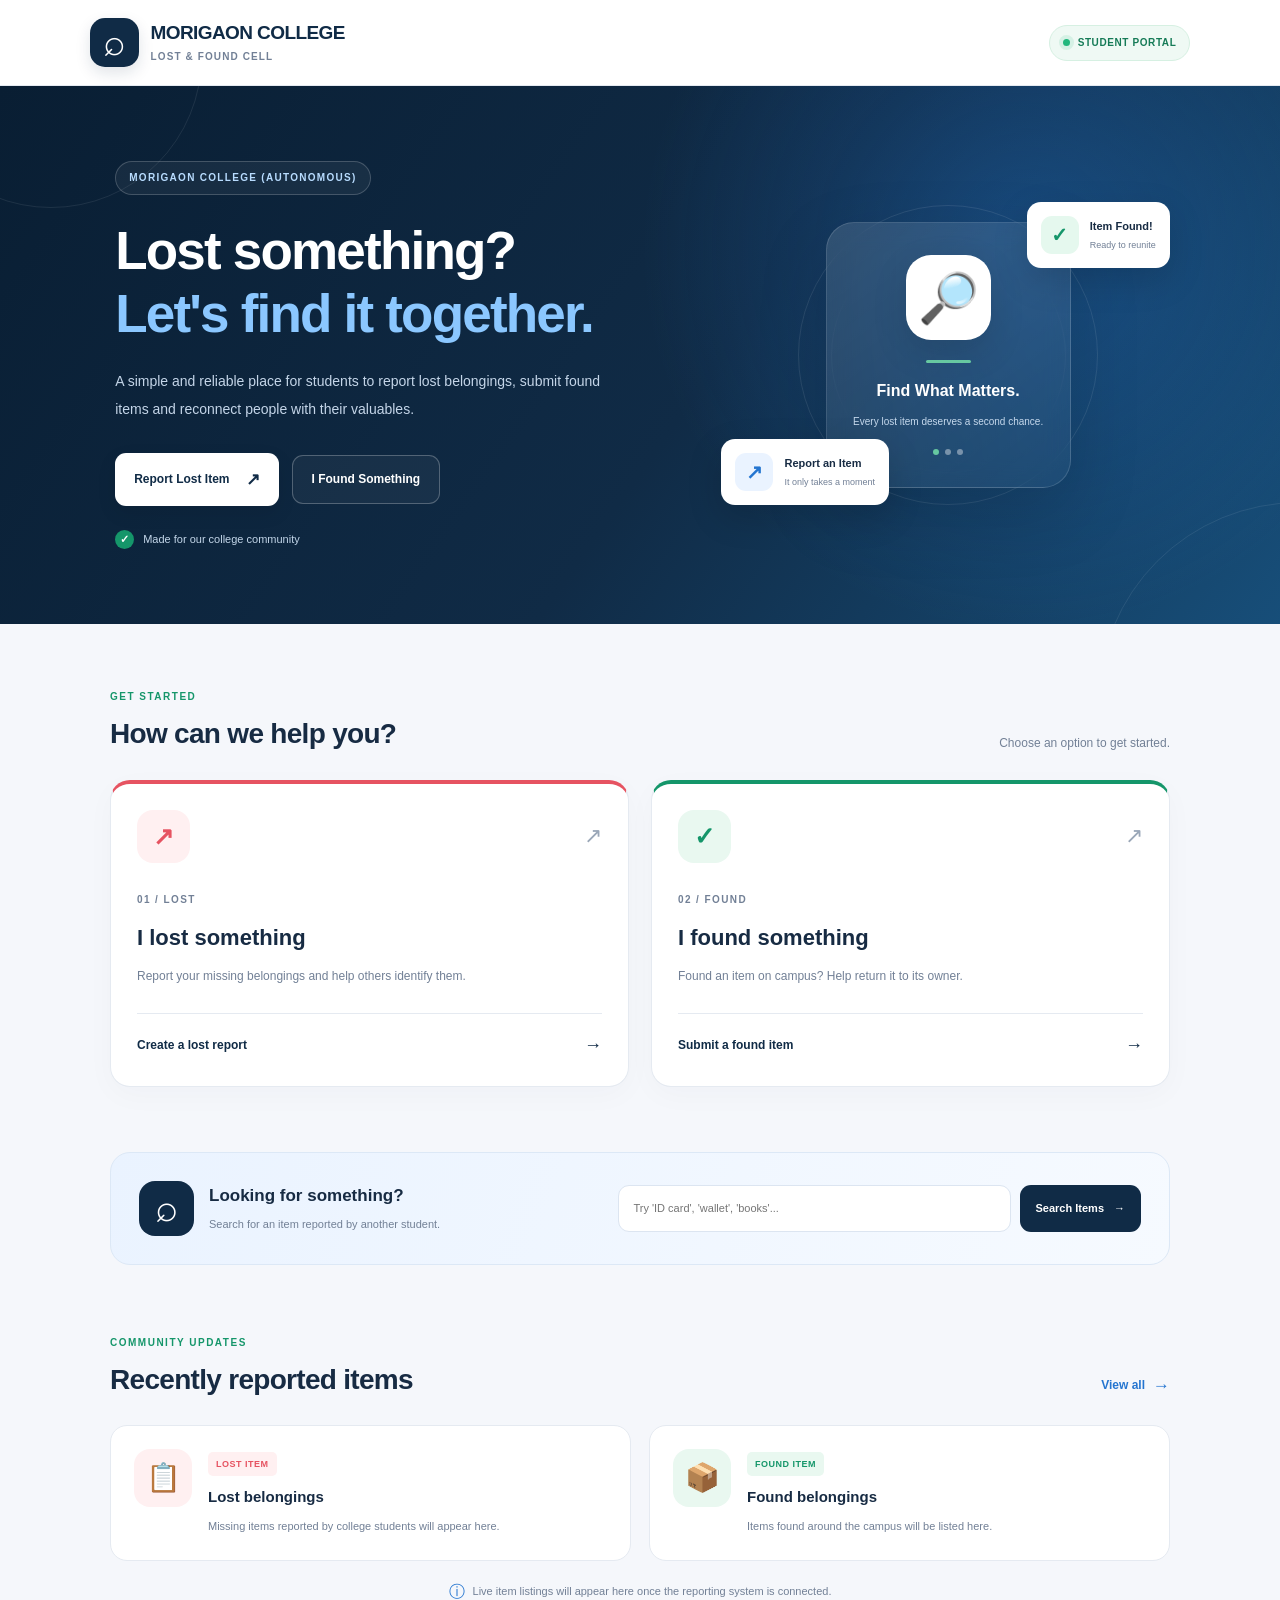
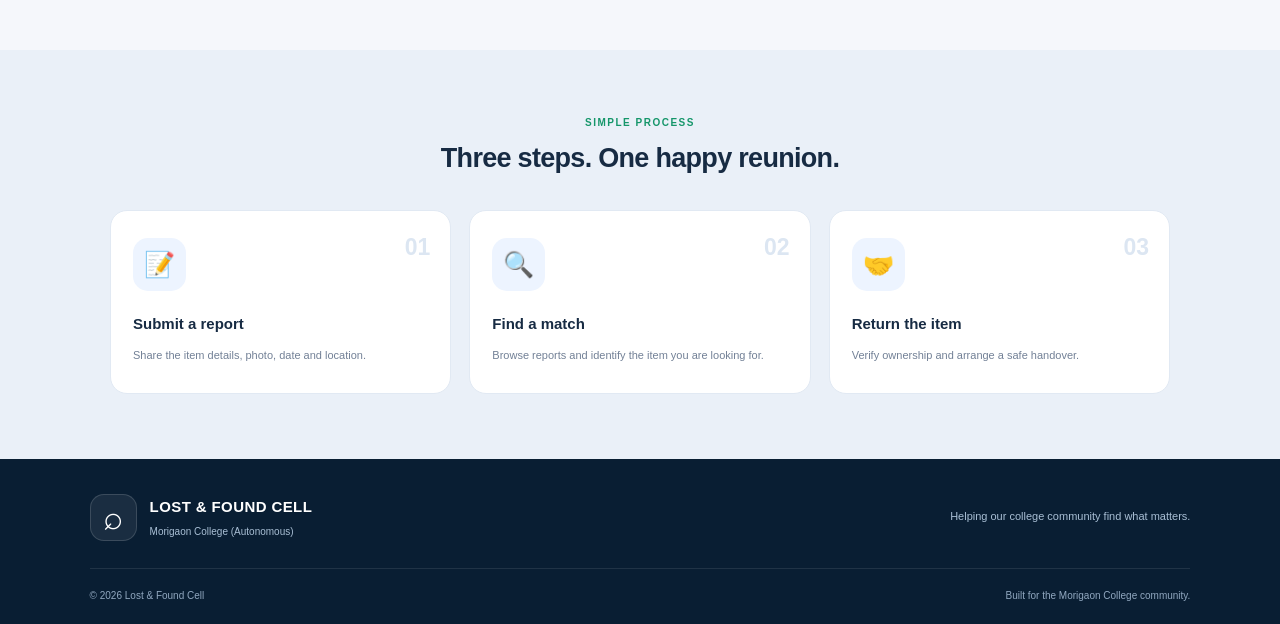
==== index.html @ 3d63ecc1 "Rename Index.html to index.html" ====
<!DOCTYPE html>
<html lang="en">

<head>
    <meta charset="UTF-8">
    <meta name="viewport" content="width=device-width, initial-scale=1.0">

    <meta name="theme-color" content="#102b46">

    <title>Lost & Found Cell | Morigaon College</title>

    <link rel="stylesheet" href="style.css">
</head>

<body>

    <!-- HEADER -->
    <header class="main-header">

        <a href="index.html" class="brand">

            <div class="brand-icon">⌕</div>

            <div class="brand-text">
                <h1>MORIGAON COLLEGE</h1>
                <p>LOST & FOUND CELL</p>
            </div>

        </a>

        <div class="header-badge">
            <span class="online-dot"></span>
            STUDENT PORTAL
        </div>

    </header>


    <!-- HERO SECTION -->
    <main>

        <section class="hero">

            <div class="hero-content">

                <span class="hero-label">
                    MORIGAON COLLEGE (AUTONOMOUS)
                </span>

                <h2>
                    Lost something?<br>
                    <span>Let's find it together.</span>
                </h2>

                <p>
                    A simple and reliable place for students
                    to report lost belongings, submit found
                    items and reconnect people with their
                    valuables.
                </p>

                <div class="hero-actions">

                    <a href="lost.html" class="primary-btn">
                        Report Lost Item <span>↗</span>
                    </a>

                    <a href="found.html" class="secondary-btn">
                        I Found Something
                    </a>

                </div>

                <div class="hero-note">
                    <span>✓</span>
                    Made for our college community
                </div>

            </div>

            <div class="hero-visual">

                <div class="visual-circle circle-one"></div>
                <div class="visual-circle circle-two"></div>

                <div class="floating-card card-top">

                    <div class="floating-icon green-icon">✓</div>

                    <div>
                        <strong>Item Found!</strong>
                        <p>Ready to reunite</p>
                    </div>

                </div>

                <div class="main-illustration">

                    <div class="illustration-icon">🔎</div>

                    <div class="illustration-line"></div>

                    <h3>Find What Matters.</h3>

                    <p>Every lost item deserves a second chance.</p>

                    <div class="illustration-dots">
                        <span></span>
                        <span></span>
                        <span></span>
                    </div>

                </div>

                <div class="floating-card card-bottom">

                    <div class="floating-icon blue-icon">↗</div>

                    <div>
                        <strong>Report an Item</strong>
                        <p>It only takes a moment</p>
                    </div>

                </div>

            </div>

        </section>


        <!-- QUICK ACTIONS -->
        <section class="quick-section">

            <div class="section-heading">

                <div>
                    <span class="section-label">GET STARTED</span>
                    <h2>How can we help you?</h2>
                </div>

                <p>
                    Choose an option to get started.
                </p>

            </div>


            <div class="action-grid">

                <!-- LOST ITEM -->
                <a href="lost.html" class="action-card lost-card">

                    <div class="action-top">
                        <div class="action-icon lost-icon">↗</div>
                        <span class="card-arrow">↗</span>
                    </div>

                    <span class="action-label">01 / LOST</span>

                    <h3>I lost something</h3>

                    <p>
                        Report your missing belongings
                        and help others identify them.
                    </p>

                    <div class="action-link">
                        Create a lost report <span>→</span>
                    </div>

                </a>


                <!-- FOUND ITEM -->
                <a href="found.html" class="action-card found-card">

                    <div class="action-top">
                        <div class="action-icon found-icon">✓</div>
                        <span class="card-arrow">↗</span>
                    </div>

                    <span class="action-label">02 / FOUND</span>

                    <h3>I found something</h3>

                    <p>
                        Found an item on campus?
                        Help return it to its owner.
                    </p>

                    <div class="action-link">
                        Submit a found item <span>→</span>
                    </div>

                </a>

            </div>

        </section>


        <!-- SEARCH SECTION -->
        <section class="search-section">

            <div class="search-content">

                <div class="search-icon">⌕</div>

                <div class="search-text">
                    <h2>Looking for something?</h2>
                    <p>
                        Search for an item reported by
                        another student.
                    </p>
                </div>

            </div>

            <form action="search.php" method="GET" class="search-form">

                <input
                    type="search"
                    name="q"
                    placeholder="Try 'ID card', 'wallet', 'books'..."
                    aria-label="Search for lost or found items"
                    required
                >

                <button type="submit">
                    Search Items <span>→</span>
                </button>

            </form>

        </section>


        <!-- RECENT ITEMS -->
        <section class="recent-section">

            <div class="section-heading">

                <div>
                    <span class="section-label">COMMUNITY UPDATES</span>
                    <h2>Recently reported items</h2>
                </div>

                <a href="search.php" class="view-all">
                    View all <span>→</span>
                </a>

            </div>


            <div class="recent-grid">

                <article class="recent-card">

                    <div class="recent-card-icon lost-bg">
                        📋
                    </div>

                    <div class="recent-card-content">

                        <span class="status-badge lost-status">
                            LOST ITEM
                        </span>

                        <h3>Lost belongings</h3>

                        <p>
                            Missing items reported by
                            college students will appear here.
                        </p>

                    </div>

                </article>


                <article class="recent-card">

                    <div class="recent-card-icon found-bg">
                        📦
                    </div>

                    <div class="recent-card-content">

                        <span class="status-badge found-status">
                            FOUND ITEM
                        </span>

                        <h3>Found belongings</h3>

                        <p>
                            Items found around the campus
                            will be listed here.
                        </p>

                    </div>

                </article>

            </div>

            <div class="empty-note">
                <span>ⓘ</span>
                Live item listings will appear here once
                the reporting system is connected.
            </div>

        </section>


        <!-- HOW IT WORKS -->
        <section class="steps-section">

            <div class="steps-heading">
                <span class="section-label">SIMPLE PROCESS</span>
                <h2>Three steps. One happy reunion.</h2>
            </div>


            <div class="steps-grid">

                <div class="step-card">

                    <span class="step-number">01</span>

                    <div class="step-icon">📝</div>

                    <h3>Submit a report</h3>

                    <p>
                        Share the item details, photo,
                        date and location.
                    </p>

                </div>


                <div class="step-card">

                    <span class="step-number">02</span>

                    <div class="step-icon">🔍</div>

                    <h3>Find a match</h3>

                    <p>
                        Browse reports and identify
                        the item you are looking for.
                    </p>

                </div>


                <div class="step-card">

                    <span class="step-number">03</span>

                    <div class="step-icon">🤝</div>

                    <h3>Return the item</h3>

                    <p>
                        Verify ownership and arrange
                        a safe handover.
                    </p>

                </div>

            </div>

        </section>

    </main>


    <!-- FOOTER -->
    <footer class="main-footer">

        <div class="footer-top">

            <div class="footer-brand">

                <div class="footer-logo">⌕</div>

                <div>
                    <h2>LOST & FOUND CELL</h2>
                    <p>Morigaon College (Autonomous)</p>
                </div>

            </div>

            <p class="footer-message">
                Helping our college community
                find what matters.
            </p>

        </div>


        <div class="footer-bottom">

            <p>© 2026 Lost & Found Cell</p>

            <p>Built for the Morigaon College community.</p>

        </div>

    </footer>

</body>

</html>
---- style.css ----
/* ========================================
   LOST AND FOUND CELL
   MORIGAON COLLEGE (AUTONOMOUS)
   PREMIUM HOME PAGE DESIGN
======================================== */

/* GLOBAL */

* {
    margin: 0;
    padding: 0;
    box-sizing: border-box;
}

:root {
    --navy: #102b46;
    --navy-dark: #091e33;
    --blue: #2475d0;
    --blue-light: #eaf3ff;
    --green: #15966a;
    --red: #e65361;
    --white: #ffffff;
    --background: #f5f7fb;
    --text: #172b43;
    --muted: #728096;
    --border: #e5eaf1;
}

html {
    scroll-behavior: smooth;
}

body {
    font-family: Arial, Helvetica, sans-serif;
    background: var(--background);
    color: var(--text);
    line-height: 1.6;
    overflow-x: hidden;
}

a {
    text-decoration: none;
    color: inherit;
}

button,
input {
    font: inherit;
}

button,
a {
    -webkit-tap-highlight-color: transparent;
}

/* ========================================
   HEADER
======================================== */

.main-header {
    width: 100%;
    min-height: 86px;
    padding: 16px 7%;
    display: flex;
    align-items: center;
    justify-content: space-between;
    gap: 18px;
    background: var(--white);
    border-bottom: 1px solid var(--border);
}

.brand {
    display: flex;
    align-items: center;
    gap: 12px;
}

.brand-icon {
    width: 49px;
    height: 49px;
    display: flex;
    align-items: center;
    justify-content: center;
    border-radius: 15px;
    background: var(--navy);
    color: var(--white);
    font-size: 38px;
    font-weight: 300;
    box-shadow: 0 6px 15px #102b4620;
}

.brand-text h1 {
    font-size: 19px;
    font-weight: 900;
    letter-spacing: -0.6px;
    line-height: 1.4;
    color: var(--navy);
}

.brand-text h1 span {
    color: var(--green);
}

.brand-text p {
    margin-top: 3px;
    font-size: 10px;
    font-weight: 700;
    letter-spacing: 1.1px;
    color: var(--muted);
}

.header-badge {
    display: flex;
    align-items: center;
    gap: 8px;
    padding: 9px 13px;
    background: #eff9f4;
    border: 1px solid #d6f0e2;
    border-radius: 30px;
    color: #167b57;
    font-size: 10px;
    font-weight: 800;
    letter-spacing: 0.6px;
    white-space: nowrap;
}

.online-dot {
    width: 7px;
    height: 7px;
    border-radius: 50%;
    background: #20b77c;
    box-shadow: 0 0 0 4px #20b77c20;
}

/* ========================================
   HERO SECTION
======================================== */

.hero {
    position: relative;
    display: grid;
    grid-template-columns: 1.15fr 0.85fr;
    align-items: center;
    gap: 30px;
    padding: 75px 9%;
    overflow: hidden;
    color: var(--white);
    background:
        radial-gradient(
            circle at 80% 30%,
            #2475d055,
            transparent 35%
        ),
        linear-gradient(
            125deg,
            #091e33 0%,
            #102b46 55%,
            #174e79 100%
        );
}

.hero::before {
    content: "";
    position: absolute;
    width: 300px;
    height: 300px;
    top: -180px;
    left: -100px;
    border: 1px solid #ffffff15;
    border-radius: 50%;
}

.hero::after {
    content: "";
    position: absolute;
    width: 400px;
    height: 400px;
    right: -220px;
    bottom: -280px;
    border: 1px solid #ffffff15;
    border-radius: 50%;
}

.hero-content {
    position: relative;
    z-index: 2;
    max-width: 570px;
}

.hero-label {
    display: inline-block;
    padding: 8px 13px;
    margin-bottom: 24px;
    border: 1px solid #ffffff30;
    border-radius: 30px;
    background: #ffffff0d;
    color: #b8dcff;
    font-size: 10px;
    font-weight: 800;
    letter-spacing: 1.3px;
}

.hero h2 {
    font-size: clamp(34px, 4.2vw, 53px);
    font-weight: 900;
    letter-spacing: -1.8px;
    line-height: 1.19;
}

.hero h2 span {
    color: #8bc7ff;
}

.hero-content > p {
    max-width: 490px;
    margin-top: 22px;
    color: #c4d5e8;
    font-size: 14px;
    line-height: 2;
}

.hero-actions {
    display: flex;
    align-items: center;
    flex-wrap: wrap;
    gap: 13px;
    margin-top: 30px;
}

.primary-btn,
.secondary-btn {
    display: inline-flex;
    align-items: center;
    justify-content: center;
    gap: 16px;
    min-height: 49px;
    padding: 13px 19px;
    border-radius: 11px;
    font-size: 12px;
    font-weight: 800;
    transition: 0.25s ease;
}

.primary-btn {
    background: #ffffff;
    color: var(--navy);
    box-shadow: 0 7px 20px #00000015;
}

.primary-btn span {
    font-size: 17px;
}

.primary-btn:hover {
    background: #dff0ff;
    transform: translateY(-3px);
}

.secondary-btn {
    border: 1px solid #ffffff40;
    background: #ffffff0b;
    color: var(--white);
}

.secondary-btn:hover {
    background: #ffffff15;
    transform: translateY(-3px);
}

.hero-note {
    display: flex;
    align-items: center;
    gap: 9px;
    margin-top: 24px;
    color: #c3d6e9;
    font-size: 11px;
}

.hero-note span {
    display: flex;
    align-items: center;
    justify-content: center;
    width: 19px;
    height: 19px;
    border-radius: 50%;
    background: #15966a;
    color: white;
    font-weight: 900;
}

/* ========================================
   HERO VISUAL
======================================== */

.hero-visual {
    position: relative;
    display: flex;
    align-items: center;
    justify-content: center;
    min-height: 330px;
}

.visual-circle {
    position: absolute;
    border: 1px solid #ffffff18;
    border-radius: 50%;
}

.circle-one {
    width: 300px;
    height: 300px;
}

.circle-two {
    width: 235px;
    height: 235px;
}

.main-illustration {
    position: relative;
    z-index: 1;
    width: 245px;
    padding: 32px 20px;
    text-align: center;
    border: 1px solid #ffffff25;
    border-radius: 28px;
    background: linear-gradient(
        145deg,
        #ffffff20,
        #ffffff08
    );
    box-shadow: 0 25px 70px #00000025;
    backdrop-filter: blur(12px);
}

.illustration-icon {
    display: flex;
    align-items: center;
    justify-content: center;
    width: 85px;
    height: 85px;
    margin: 0 auto 20px;
    border-radius: 25px;
    background: #ffffff;
    color: var(--navy);
    font-size: 49px;
    box-shadow: 0 12px 35px #00000020;
}

.illustration-line {
    width: 45px;
    height: 3px;
    margin: 0 auto 15px;
    border-radius: 5px;
    background: #67c8a1;
}

.main-illustration h3 {
    font-size: 16px;
    font-weight: 800;
}

.main-illustration p {
    margin-top: 9px;
    color: #c6d9ed;
    font-size: 10px;
    line-height: 1.8;
}

.illustration-dots {
    display: flex;
    justify-content: center;
    gap: 6px;
    margin-top: 18px;
}

.illustration-dots span {
    width: 6px;
    height: 6px;
    border-radius: 50%;
    background: #ffffff65;
}

.illustration-dots span:first-child {
    background: #67c8a1;
}

.floating-card {
    position: absolute;
    z-index: 3;
    display: flex;
    align-items: center;
    gap: 11px;
    padding: 13px;
    border: 1px solid #ffffff35;
    border-radius: 14px;
    background: #ffffff;
    color: var(--text);
    box-shadow: 0 12px 35px #00000025;
}

.card-top {
    top: 12px;
    right: -5px;
}

.card-bottom {
    bottom: 15px;
    left: -10px;
}

.floating-icon {
    display: flex;
    align-items: center;
    justify-content: center;
    width: 38px;
    height: 38px;
    flex-shrink: 0;
    border-radius: 11px;
    font-size: 20px;
    font-weight: 900;
}

.green-icon {
    background: #e5f8ee;
    color: var(--green);
}

.blue-icon {
    background: #eaf3ff;
    color: var(--blue);
}

.floating-card strong {
    display: block;
    font-size: 11px;
}

.floating-card p {
    margin-top: 3px;
    color: var(--muted);
    font-size: 9px;
}

/* ========================================
   COMMON SECTION
======================================== */

.quick-section,
.recent-section,
.steps-section {
    max-width: 1120px;
    margin: 0 auto;
    padding: 65px 30px;
}

.section-heading {
    display: flex;
    align-items: flex-end;
    justify-content: space-between;
    gap: 20px;
    margin-bottom: 26px;
}

.section-label {
    display: block;
    margin-bottom: 9px;
    color: var(--green);
    font-size: 10px;
    font-weight: 900;
    letter-spacing: 1.5px;
}

.section-heading h2,
.steps-heading h2 {
    font-size: 28px;
    font-weight: 900;
    letter-spacing: -0.7px;
    line-height: 1.4;
}

.section-heading > p {
    color: var(--muted);
    font-size: 12px;
}

/* ========================================
   ACTION CARDS
======================================== */

.action-grid {
    display: grid;
    grid-template-columns: repeat(2, minmax(0, 1fr));
    gap: 22px;
}

.action-card {
    display: block;
    padding: 26px;
    border: 1px solid var(--border);
    border-radius: 20px;
    background: var(--white);
    box-shadow: 0 8px 30px #102b4607;
    transition:
        transform 0.25s ease,
        box-shadow 0.25s ease;
}

.action-card:hover {
    transform: translateY(-5px);
    box-shadow: 0 18px 40px #102b4610;
}

.lost-card {
    border-top: 4px solid var(--red);
}

.found-card {
    border-top: 4px solid var(--green);
}

.action-top {
    display: flex;
    align-items: center;
    justify-content: space-between;
    margin-bottom: 22px;
}

.action-icon {
    display: flex;
    align-items: center;
    justify-content: center;
    width: 53px;
    height: 53px;
    border-radius: 16px;
    font-size: 25px;
    font-weight: 900;
}

.lost-icon {
    background: #fff0f1;
    color: var(--red);
}

.found-icon {
    background: #e9f8f0;
    color: var(--green);
}

.card-arrow {
    color: #9aa7b8;
    font-size: 22px;
    transition: 0.25s ease;
}

.action-card:hover .card-arrow {
    transform: translate(3px, -3px);
    color: var(--blue);
}

.action-label {
    color: var(--muted);
    font-size: 10px;
    font-weight: 900;
    letter-spacing: 1.4px;
}

.action-card h3 {
    margin-top: 10px;
    font-size: 22px;
    font-weight: 900;
}

.action-card > p {
    max-width: 350px;
    margin-top: 10px;
    color: var(--muted);
    font-size: 12px;
    line-height: 1.9;
}

.action-link {
    display: flex;
    align-items: center;
    justify-content: space-between;
    gap: 10px;
    margin-top: 25px;
    padding-top: 17px;
    border-top: 1px solid var(--border);
    color: var(--navy);
    font-size: 12px;
    font-weight: 800;
}

.action-link span {
    font-size: 18px;
}

/* ========================================
   SEARCH SECTION
======================================== */

.search-section {
    display: flex;
    align-items: center;
    justify-content: space-between;
    gap: 25px;
    max-width: 1060px;
    margin: 0 auto;
    padding: 28px;
    border: 1px solid #dce8f6;
    border-radius: 20px;
    background: linear-gradient(
        110deg,
        #eaf3ff,
        #f6faff
    );
}

.search-content {
    display: flex;
    align-items: center;
    gap: 15px;
    flex: 1;
}

.search-icon {
    display: flex;
    align-items: center;
    justify-content: center;
    width: 55px;
    height: 55px;
    flex-shrink: 0;
    border-radius: 16px;
    background: var(--navy);
    color: white;
    font-size: 39px;
}

.search-text h2 {
    font-size: 17px;
    font-weight: 900;
}

.search-text p {
    margin-top: 5px;
    color: var(--muted);
    font-size: 11px;
    line-height: 1.8;
}

.search-form {
    display: flex;
    align-items: stretch;
    gap: 9px;
    flex: 1.15;
    min-width: 0;
}

.search-form input {
    width: 100%;
    min-width: 0;
    padding: 14px;
    outline: none;
    border: 1px solid #dce5f1;
    border-radius: 11px;
    background: white;
    color: var(--text);
    font-size: 11px;
    transition: 0.2s ease;
}

.search-form input:focus {
    border-color: var(--blue);
    box-shadow: 0 0 0 3px #2475d015;
}

.search-form button {
    display: flex;
    align-items: center;
    justify-content: center;
    gap: 10px;
    flex-shrink: 0;
    padding: 13px 16px;
    border: none;
    border-radius: 11px;
    background: var(--navy);
    color: white;
    font-size: 11px;
    font-weight: 800;
    cursor: pointer;
    transition: 0.2s ease;
}

.search-form button:hover {
    background: var(--blue);
}

/* ========================================
   RECENT ITEMS
======================================== */

.recent-section {
    padding-top: 70px;
    padding-bottom: 45px;
}

.view-all {
    display: flex;
    align-items: center;
    gap: 8px;
    color: var(--blue);
    font-size: 12px;
    font-weight: 800;
    white-space: nowrap;
}

.view-all span {
    font-size: 17px;
}

.recent-grid {
    display: grid;
    grid-template-columns: repeat(2, minmax(0, 1fr));
    gap: 18px;
}

.recent-card {
    display: flex;
    align-items: flex-start;
    gap: 16px;
    padding: 23px;
    border: 1px solid var(--border);
    border-radius: 17px;
    background: white;
    transition: 0.2s ease;
}

.recent-card:hover {
    border-color: #c8d9ed;
    transform: translateY(-3px);
}

.recent-card-icon {
    display: flex;
    align-items: center;
    justify-content: center;
    width: 58px;
    height: 58px;
    flex-shrink: 0;
    border-radius: 16px;
    font-size: 28px;
}

.lost-bg {
    background: #fff0f1;
}

.found-bg {
    background: #e9f8f0;
}

.status-badge {
    display: inline-block;
    padding: 5px 8px;
    border-radius: 5px;
    font-size: 9px;
    font-weight: 900;
    letter-spacing: 0.5px;
}

.lost-status {
    background: #fff0f1;
    color: var(--red);
}

.found-status {
    background: #e9f8f0;
    color: var(--green);
}

.recent-card-content h3 {
    margin-top: 9px;
    font-size: 15px;
    font-weight: 900;
}

.recent-card-content p {
    margin-top: 7px;
    color: var(--muted);
    font-size: 11px;
    line-height: 1.9;
}

.empty-note {
    display: flex;
    align-items: center;
    justify-content: center;
    gap: 8px;
    margin-top: 18px;
    color: var(--muted);
    font-size: 11px;
    text-align: center;
}

.empty-note span {
    color: var(--blue);
    font-size: 16px;
}

/* ========================================
   HOW IT WORKS
======================================== */

.steps-section {
    max-width: 100%;
    padding: 65px max(30px, calc((100% - 1060px) / 2));
    background: #eaf0f8;
}

.steps-heading {
    margin-bottom: 32px;
    text-align: center;
}

.steps-heading h2 {
    font-size: 27px;
}

.steps-grid {
    display: grid;
    grid-template-columns: repeat(3, minmax(0, 1fr));
    gap: 18px;
}

.step-card {
    position: relative;
    padding: 27px 22px;
    border: 1px solid #e1e9f3;
    border-radius: 17px;
    background: white;
    transition: 0.25s ease;
}

.step-card:hover {
    transform: translateY(-5px);
    box-shadow: 0 12px 30px #102b4610;
}

.step-number {
    position: absolute;
    top: 18px;
    right: 20px;
    color: #dce6f2;
    font-size: 23px;
    font-weight: 900;
}

.step-icon {
    display: flex;
    align-items: center;
    justify-content: center;
    width: 53px;
    height: 53px;
    margin-bottom: 21px;
    border-radius: 15px;
    background: #edf4ff;
    font-size: 25px;
}

.step-card h3 {
    font-size: 15px;
    font-weight: 900;
}

.step-card p {
    margin-top: 9px;
    color: var(--muted);
    font-size: 11px;
    line-height: 1.9;
}

/* ========================================
   FOOTER
======================================== */

.main-footer {
    padding: 35px 7% 20px;
    background: var(--navy-dark);
    color: white;
}

.footer-top {
    display: flex;
    align-items: center;
    justify-content: space-between;
    gap: 25px;
    padding-bottom: 27px;
}

.footer-brand {
    display: flex;
    align-items: center;
    gap: 13px;
}

.footer-logo {
    display: flex;
    align-items: center;
    justify-content: center;
    width: 47px;
    height: 47px;
    border-radius: 14px;
    background: #ffffff12;
    border: 1px solid #ffffff25;
    font-size: 34px;
}

.footer-brand h2 {
    font-size: 15px;
    font-weight: 900;
    letter-spacing: 0.4px;
}

.footer-brand p {
    margin-top: 5px;
    color: #a9bfd5;
    font-size: 10px;
}

.footer-message {
    color: #a9bfd5;
    font-size: 11px;
}

.footer-bottom {
    display: flex;
    align-items: center;
    justify-content: space-between;
    gap: 15px;
    padding-top: 19px;
    border-top: 1px solid #ffffff18;
}

.footer-bottom p {
    color: #91a8c0;
    font-size: 10px;
}

/* ========================================
   TABLET RESPONSIVE
======================================== */

@media (max-width: 900px) {

    .main-header {
        padding: 16px 5%;
    }

    .hero {
        padding: 60px 5%;
        gap: 18px;
    }

    .hero h2 {
        font-size: 39px;
    }

    .hero-visual {
        transform: scale(0.9);
    }

    .quick-section,
    .recent-section {
        padding-right: 5%;
        padding-left: 5%;
    }

    .search-section {
        margin-right: 5%;
        margin-left: 5%;
    }

    .search-section {
        flex-direction: column;
        align-items: stretch;
    }

    .steps-section {
        padding: 55px 5%;
    }
}

/* ========================================
   MOBILE RESPONSIVE
======================================== */

@media (max-width: 600px) {

    .main-header {
        min-height: 75px;
        padding: 13px 16px;
        gap: 8px;
    }

    .brand {
        gap: 9px;
    }

    .brand-icon {
        width: 42px;
        height: 42px;
        border-radius: 12px;
        font-size: 32px;
    }

    .brand-text h1 {
        font-size: 16px;
    }

    .brand-text p {
        font-size: 8px;
        letter-spacing: 0.7px;
    }

    .header-badge {
        gap: 6px;
        padding: 7px 8px;
        font-size: 8px;
        letter-spacing: 0;
    }

    .online-dot {
        width: 6px;
        height: 6px;
    }

    .hero {
        grid-template-columns: 1fr;
        padding: 47px 22px 35px;
        gap: 10px;
    }

    .hero-content {
        max-width: 100%;
    }

    .hero-label {
        margin-bottom: 18px;
        font-size: 9px;
        letter-spacing: 0.8px;
    }

    .hero h2 {
        font-size: clamp(31px, 8vw, 42px);
        letter-spacing: -1.2px;
    }

    .hero-content > p {
        margin-top: 16px;
        font-size: 12px;
        line-height: 1.9;
    }

    .hero-actions {
        align-items: stretch;
        gap: 10px;
        margin-top: 23px;
    }

    .primary-btn,
    .secondary-btn {
        min-height: 46px;
        padding: 12px;
        gap: 8px;
        font-size: 10px;
    }

    .hero-note {
        margin-top: 18px;
        font-size: 10px;
    }

    .hero-visual {
        min-height: 290px;
        margin-top: 5px;
        transform: none;
    }

    .circle-one {
        width: 260px;
        height: 260px;
    }

    .circle-two {
        width: 200px;
        height: 200px;
    }

    .main-illustration {
        width: 220px;
        padding: 25px 16px;
        border-radius: 23px;
    }

    .illustration-icon {
        width: 72px;
        height: 72px;
        font-size: 41px;
    }

    .card-top {
        top: 5px;
        right: 0;
    }

    .card-bottom {
        bottom: 4px;
        left: 0;
    }

    .floating-card {
        gap: 8px;
        padding: 10px;
        border-radius: 12px;
    }

    .floating-icon {
        width: 32px;
        height: 32px;
        font-size: 17px;
    }

    .floating-card strong {
        font-size: 9px;
    }

    .floating-card p {
        font-size: 8px;
    }

    .quick-section,
    .recent-section {
        padding: 43px 17px;
    }

    .section-heading {
        align-items: flex-start;
        flex-direction: column;
        gap: 8px;
        margin-bottom: 20px;
    }

    .section-heading h2,
    .steps-heading h2 {
        font-size: 23px;
    }

    .section-heading > p {
        font-size: 11px;
    }

    .action-grid {
        grid-template-columns: 1fr;
        gap: 15px;
    }

    .action-card {
        padding: 21px;
        border-radius: 16px;
    }

    .action-top {
        margin-bottom: 17px;
  }}
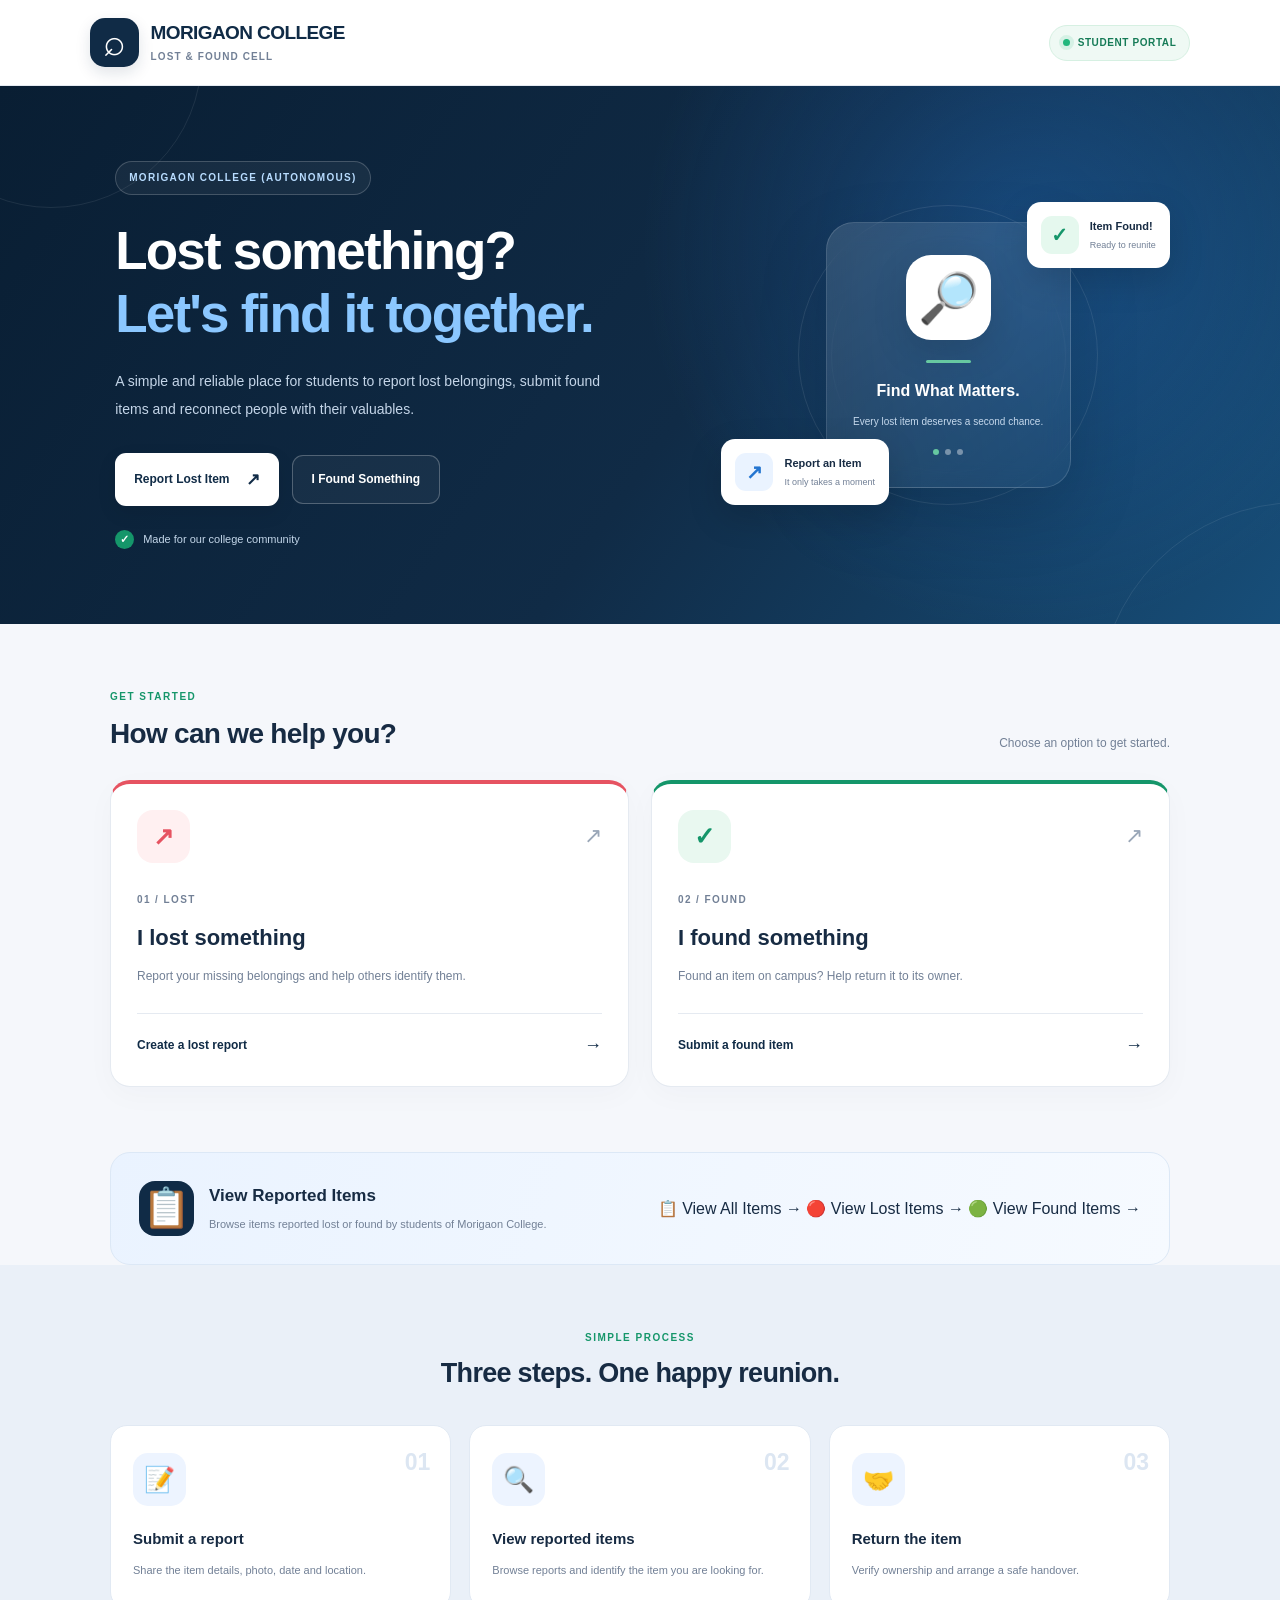
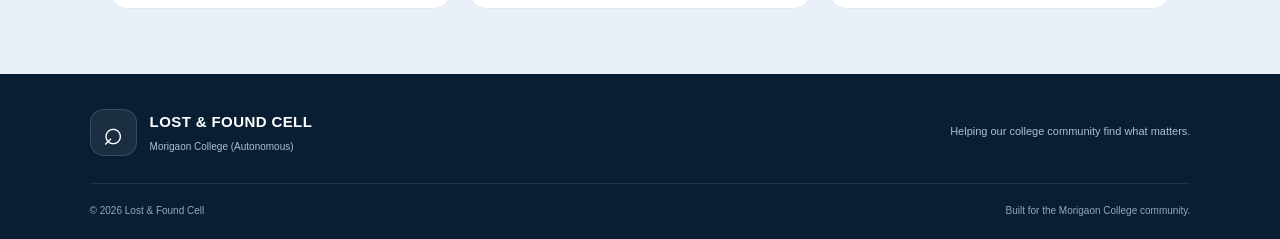
==== commit 44bb155c: "Escape ampersands in HTML titles and text" ====
--- a/index.html
+++ b/index.html
@@ -4,10 +4,9 @@
 <head>
     <meta charset="UTF-8">
     <meta name="viewport" content="width=device-width, initial-scale=1.0">
-
     <meta name="theme-color" content="#102b46">
 
-    <title>Lost & Found Cell | Morigaon College</title>
+    <title>Lost &amp; Found Cell | Morigaon College</title>
 
     <link rel="stylesheet" href="style.css">
 </head>
@@ -18,14 +17,12 @@
     <header class="main-header">
 
         <a href="index.html" class="brand">
-
             <div class="brand-icon">⌕</div>
 
             <div class="brand-text">
                 <h1>MORIGAON COLLEGE</h1>
-                <p>LOST & FOUND CELL</p>
-            </div>
-
+                <p>LOST &amp; FOUND CELL</p>
+            </div>
         </a>
 
         <div class="header-badge">
@@ -34,7 +31,6 @@
         </div>
 
     </header>
-
 
     <!-- HERO SECTION -->
     <main>
@@ -84,14 +80,12 @@
                 <div class="visual-circle circle-two"></div>
 
                 <div class="floating-card card-top">
-
                     <div class="floating-icon green-icon">✓</div>
 
                     <div>
                         <strong>Item Found!</strong>
                         <p>Ready to reunite</p>
                     </div>
-
                 </div>
 
                 <div class="main-illustration">
@@ -127,7 +121,6 @@
 
         </section>
 
-
         <!-- QUICK ACTIONS -->
         <section class="quick-section">
 
@@ -138,12 +131,9 @@
                     <h2>How can we help you?</h2>
                 </div>
 
-                <p>
-                    Choose an option to get started.
-                </p>
-
-            </div>
-
+                <p>Choose an option to get started.</p>
+
+            </div>
 
             <div class="action-grid">
 
@@ -170,7 +160,6 @@
 
                 </a>
 
-
                 <!-- FOUND ITEM -->
                 <a href="found.html" class="action-card found-card">
 
@@ -198,119 +187,41 @@
 
         </section>
 
-
-        <!-- SEARCH SECTION -->
+        <!-- VIEW ITEMS SECTION -->
         <section class="search-section">
 
             <div class="search-content">
 
-                <div class="search-icon">⌕</div>
+                <div class="search-icon">📋</div>
 
                 <div class="search-text">
-                    <h2>Looking for something?</h2>
-                    <p>
-                        Search for an item reported by
-                        another student.
-                    </p>
-                </div>
-
-            </div>
-
-            <form action="search.php" method="GET" class="search-form">
-
-                <input
-                    type="search"
-                    name="q"
-                    placeholder="Try 'ID card', 'wallet', 'books'..."
-                    aria-label="Search for lost or found items"
-                    required
-                >
-
-                <button type="submit">
-                    Search Items <span>→</span>
-                </button>
-
-            </form>
+                    <h2>View Reported Items</h2>
+
+                    <p>
+                        Browse items reported lost or found
+                        by students of Morigaon College.
+                    </p>
+                </div>
+
+            </div>
+
+            <div class="view-item-buttons">
+
+                <a href="search.html" class="view-item-btn all-items-btn">
+                    📋 View All Items <span>→</span>
+                </a>
+
+                <a href="search.html?status=lost" class="view-item-btn lost-items-btn">
+                    🔴 View Lost Items <span>→</span>
+                </a>
+
+                <a href="search.html?status=found" class="view-item-btn found-items-btn">
+                    🟢 View Found Items <span>→</span>
+                </a>
+
+            </div>
 
         </section>
-
-
-        <!-- RECENT ITEMS -->
-        <section class="recent-section">
-
-            <div class="section-heading">
-
-                <div>
-                    <span class="section-label">COMMUNITY UPDATES</span>
-                    <h2>Recently reported items</h2>
-                </div>
-
-                <a href="search.php" class="view-all">
-                    View all <span>→</span>
-                </a>
-
-            </div>
-
-
-            <div class="recent-grid">
-
-                <article class="recent-card">
-
-                    <div class="recent-card-icon lost-bg">
-                        📋
-                    </div>
-
-                    <div class="recent-card-content">
-
-                        <span class="status-badge lost-status">
-                            LOST ITEM
-                        </span>
-
-                        <h3>Lost belongings</h3>
-
-                        <p>
-                            Missing items reported by
-                            college students will appear here.
-                        </p>
-
-                    </div>
-
-                </article>
-
-
-                <article class="recent-card">
-
-                    <div class="recent-card-icon found-bg">
-                        📦
-                    </div>
-
-                    <div class="recent-card-content">
-
-                        <span class="status-badge found-status">
-                            FOUND ITEM
-                        </span>
-
-                        <h3>Found belongings</h3>
-
-                        <p>
-                            Items found around the campus
-                            will be listed here.
-                        </p>
-
-                    </div>
-
-                </article>
-
-            </div>
-
-            <div class="empty-note">
-                <span>ⓘ</span>
-                Live item listings will appear here once
-                the reporting system is connected.
-            </div>
-
-        </section>
-
 
         <!-- HOW IT WORKS -->
         <section class="steps-section">
@@ -320,13 +231,10 @@
                 <h2>Three steps. One happy reunion.</h2>
             </div>
 
-
             <div class="steps-grid">
 
                 <div class="step-card">
-
                     <span class="step-number">01</span>
-
                     <div class="step-icon">📝</div>
 
                     <h3>Submit a report</h3>
@@ -335,30 +243,22 @@
                         Share the item details, photo,
                         date and location.
                     </p>
-
-                </div>
-
+                </div>
 
                 <div class="step-card">
-
                     <span class="step-number">02</span>
-
                     <div class="step-icon">🔍</div>
 
-                    <h3>Find a match</h3>
+                    <h3>View reported items</h3>
 
                     <p>
                         Browse reports and identify
                         the item you are looking for.
                     </p>
-
-                </div>
-
+                </div>
 
                 <div class="step-card">
-
                     <span class="step-number">03</span>
-
                     <div class="step-icon">🤝</div>
 
                     <h3>Return the item</h3>
@@ -367,7 +267,6 @@
                         Verify ownership and arrange
                         a safe handover.
                     </p>
-
                 </div>
 
             </div>
@@ -375,7 +274,6 @@
         </section>
 
     </main>
-
 
     <!-- FOOTER -->
     <footer class="main-footer">
@@ -387,7 +285,7 @@
                 <div class="footer-logo">⌕</div>
 
                 <div>
-                    <h2>LOST & FOUND CELL</h2>
+                    <h2>LOST &amp; FOUND CELL</h2>
                     <p>Morigaon College (Autonomous)</p>
                 </div>
 
@@ -400,10 +298,9 @@
 
         </div>
 
-
         <div class="footer-bottom">
 
-            <p>© 2026 Lost & Found Cell</p>
+            <p>© 2026 Lost &amp; Found Cell</p>
 
             <p>Built for the Morigaon College community.</p>
 
@@ -412,5 +309,4 @@
     </footer>
 
 </body>
-
-</html>
+                        </html>
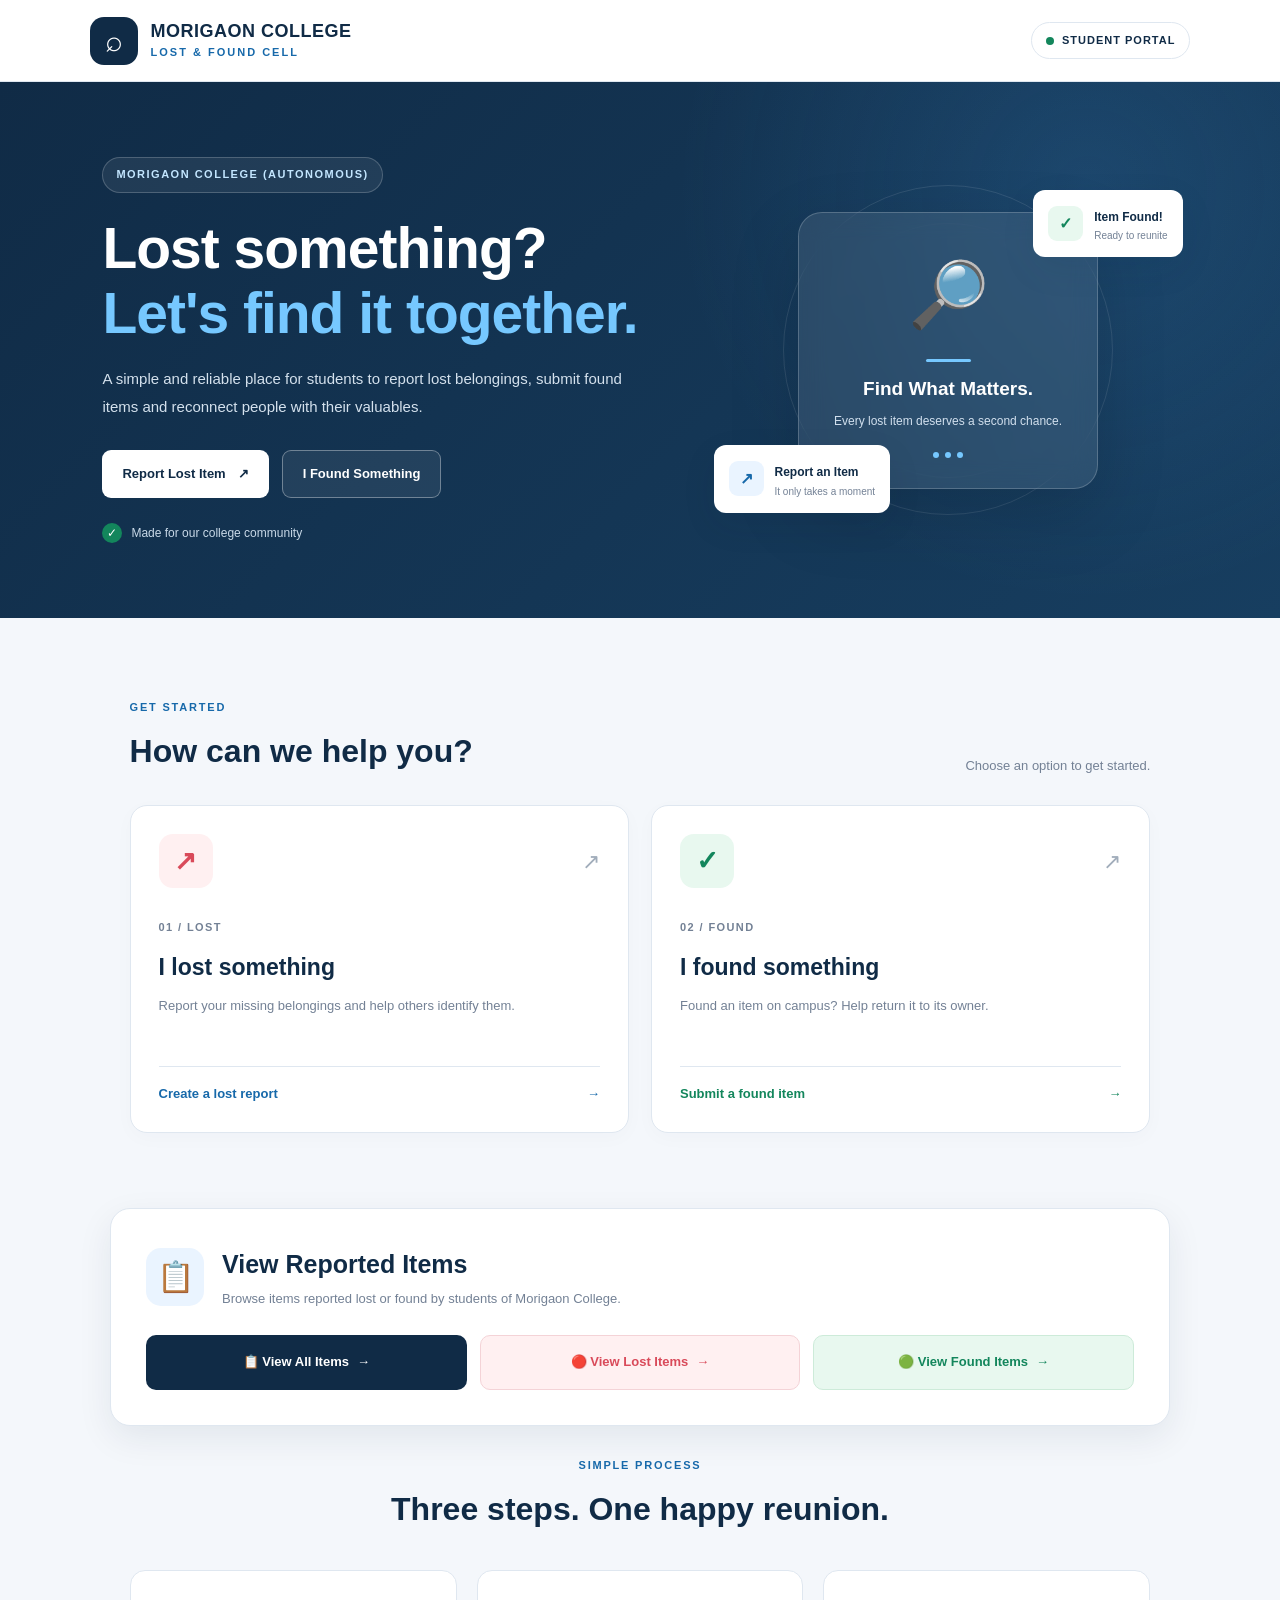
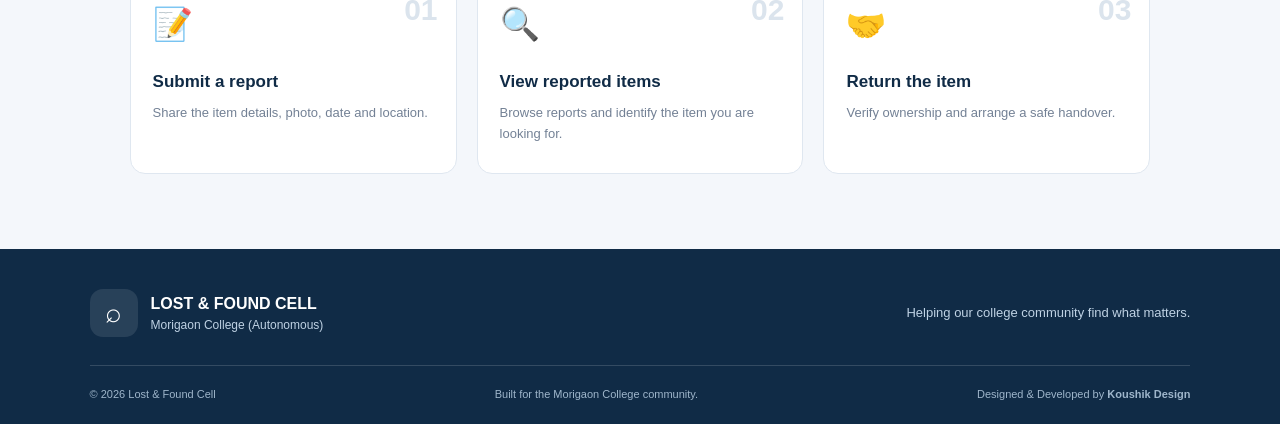
==== commit ba7eb93b: "Add designer credit in footer section Added designer credit to the footer." ====
--- a/index.html
+++ b/index.html
@@ -300,9 +300,14 @@
 
         <div class="footer-bottom">
 
-            <p>© 2026 Lost &amp; Found Cell</p>
-
-            <p>Built for the Morigaon College community.</p>
+    <p>© 2026 Lost &amp; Found Cell</p>
+
+    <p>Built for the Morigaon College community.</p>
+
+    <p class="designer-credit">
+        Designed &amp; Developed by
+        <strong>Koushik Design</strong>
+    </p>
 
         </div>
 
--- a/style.css
+++ b/style.css
@@ -1,10 +1,7 @@
 /* ========================================
-   LOST AND FOUND CELL
+   LOST & FOUND CELL
    MORIGAON COLLEGE (AUTONOMOUS)
-   PREMIUM HOME PAGE DESIGN
-======================================== */
-
-/* GLOBAL */
+======================================== */
 
 * {
     margin: 0;
@@ -14,16 +11,19 @@
 
 :root {
     --navy: #102b46;
-    --navy-dark: #091e33;
-    --blue: #2475d0;
-    --blue-light: #eaf3ff;
-    --green: #15966a;
-    --red: #e65361;
+    --navy-light: #173e60;
+    --blue: #1769aa;
+    --blue-light: #eaf4ff;
+    --green: #13865c;
+    --green-light: #e8f8ef;
+    --red: #d94a5a;
+    --red-light: #fff0f1;
     --white: #ffffff;
-    --background: #f5f7fb;
-    --text: #172b43;
-    --muted: #728096;
-    --border: #e5eaf1;
+    --background: #f4f7fb;
+    --text: #24364a;
+    --muted: #738195;
+    --border: #dfe7f0;
+    --shadow: 0 12px 35px rgba(16, 43, 70, 0.08);
 }
 
 html {
@@ -35,12 +35,10 @@
     background: var(--background);
     color: var(--text);
     line-height: 1.6;
-    overflow-x: hidden;
 }
 
 a {
     text-decoration: none;
-    color: inherit;
 }
 
 button,
@@ -53,18 +51,18 @@
     -webkit-tap-highlight-color: transparent;
 }
 
+
 /* ========================================
    HEADER
 ======================================== */
 
 .main-header {
-    width: 100%;
-    min-height: 86px;
-    padding: 16px 7%;
+    min-height: 82px;
+    padding: 15px 7%;
     display: flex;
     align-items: center;
     justify-content: space-between;
-    gap: 18px;
+    gap: 20px;
     background: var(--white);
     border-bottom: 1px solid var(--border);
 }
@@ -72,420 +70,342 @@
 .brand {
     display: flex;
     align-items: center;
-    gap: 12px;
+    gap: 13px;
+    color: var(--navy);
 }
 
 .brand-icon {
-    width: 49px;
-    height: 49px;
-    display: flex;
-    align-items: center;
-    justify-content: center;
-    border-radius: 15px;
+    width: 48px;
+    height: 48px;
+    display: grid;
+    place-items: center;
+    border-radius: 14px;
     background: var(--navy);
-    color: var(--white);
-    font-size: 38px;
-    font-weight: 300;
-    box-shadow: 0 6px 15px #102b4620;
+    color: white;
+    font-size: 30px;
 }
 
 .brand-text h1 {
-    font-size: 19px;
-    font-weight: 900;
-    letter-spacing: -0.6px;
+    font-size: 18px;
     line-height: 1.4;
+    letter-spacing: 0.5px;
+}
+
+.brand-text p {
+    font-size: 11px;
+    letter-spacing: 2px;
+    color: var(--blue);
+    font-weight: bold;
+}
+
+.header-badge {
+    display: flex;
+    align-items: center;
+    gap: 8px;
+    padding: 9px 14px;
+    border: 1px solid var(--border);
+    border-radius: 30px;
     color: var(--navy);
-}
-
-.brand-text h1 span {
-    color: var(--green);
-}
-
-.brand-text p {
-    margin-top: 3px;
-    font-size: 10px;
-    font-weight: 700;
-    letter-spacing: 1.1px;
-    color: var(--muted);
-}
-
-.header-badge {
-    display: flex;
-    align-items: center;
-    gap: 8px;
-    padding: 9px 13px;
-    background: #eff9f4;
-    border: 1px solid #d6f0e2;
-    border-radius: 30px;
-    color: #167b57;
-    font-size: 10px;
-    font-weight: 800;
-    letter-spacing: 0.6px;
-    white-space: nowrap;
+    font-size: 11px;
+    font-weight: bold;
+    letter-spacing: 1px;
 }
 
 .online-dot {
-    width: 7px;
-    height: 7px;
+    width: 8px;
+    height: 8px;
     border-radius: 50%;
-    background: #20b77c;
-    box-shadow: 0 0 0 4px #20b77c20;
-}
+    background: var(--green);
+}
+
 
 /* ========================================
    HERO SECTION
 ======================================== */
 
 .hero {
-    position: relative;
-    display: grid;
-    grid-template-columns: 1.15fr 0.85fr;
-    align-items: center;
-    gap: 30px;
-    padding: 75px 9%;
+    min-height: 520px;
+    padding: 75px 8%;
+    display: grid;
+    grid-template-columns: 1.1fr 0.9fr;
+    align-items: center;
+    gap: 55px;
     overflow: hidden;
-    color: var(--white);
     background:
         radial-gradient(
-            circle at 80% 30%,
-            #2475d055,
+            circle at 85% 20%,
+            rgba(66, 148, 217, 0.17),
             transparent 35%
         ),
-        linear-gradient(
-            125deg,
-            #091e33 0%,
-            #102b46 55%,
-            #174e79 100%
-        );
-}
-
-.hero::before {
-    content: "";
-    position: absolute;
-    width: 300px;
-    height: 300px;
-    top: -180px;
-    left: -100px;
-    border: 1px solid #ffffff15;
-    border-radius: 50%;
-}
-
-.hero::after {
-    content: "";
-    position: absolute;
-    width: 400px;
-    height: 400px;
-    right: -220px;
-    bottom: -280px;
-    border: 1px solid #ffffff15;
-    border-radius: 50%;
+        linear-gradient(135deg, #102b46, #173e60);
+    color: white;
 }
 
 .hero-content {
-    position: relative;
-    z-index: 2;
-    max-width: 570px;
+    max-width: 650px;
 }
 
 .hero-label {
     display: inline-block;
     padding: 8px 13px;
-    margin-bottom: 24px;
-    border: 1px solid #ffffff30;
+    border: 1px solid rgba(255, 255, 255, 0.2);
     border-radius: 30px;
-    background: #ffffff0d;
-    color: #b8dcff;
-    font-size: 10px;
-    font-weight: 800;
-    letter-spacing: 1.3px;
-}
-
-.hero h2 {
-    font-size: clamp(34px, 4.2vw, 53px);
-    font-weight: 900;
-    letter-spacing: -1.8px;
-    line-height: 1.19;
-}
-
-.hero h2 span {
-    color: #8bc7ff;
+    background: rgba(255, 255, 255, 0.07);
+    color: #c3e6ff;
+    font-size: 11px;
+    font-weight: bold;
+    letter-spacing: 1.5px;
+}
+
+.hero-content h2 {
+    margin: 23px 0 18px;
+    font-size: clamp(35px, 4.5vw, 57px);
+    line-height: 1.15;
+    letter-spacing: -1px;
+}
+
+.hero-content h2 span {
+    color: #76c8ff;
 }
 
 .hero-content > p {
-    max-width: 490px;
-    margin-top: 22px;
-    color: #c4d5e8;
-    font-size: 14px;
-    line-height: 2;
+    max-width: 530px;
+    color: #d4e1ed;
+    font-size: 15px;
+    line-height: 1.9;
 }
 
 .hero-actions {
     display: flex;
-    align-items: center;
     flex-wrap: wrap;
     gap: 13px;
-    margin-top: 30px;
+    margin-top: 28px;
 }
 
 .primary-btn,
 .secondary-btn {
+    min-height: 48px;
+    padding: 13px 20px;
     display: inline-flex;
     align-items: center;
     justify-content: center;
-    gap: 16px;
-    min-height: 49px;
-    padding: 13px 19px;
-    border-radius: 11px;
+    gap: 12px;
+    border-radius: 9px;
+    font-size: 13px;
+    font-weight: bold;
+    transition: 0.2s ease;
+}
+
+.primary-btn {
+    background: white;
+    color: var(--navy);
+}
+
+.secondary-btn {
+    color: white;
+    border: 1px solid rgba(255, 255, 255, 0.35);
+    background: rgba(255, 255, 255, 0.07);
+}
+
+.primary-btn:hover,
+.secondary-btn:hover {
+    transform: translateY(-3px);
+}
+
+.hero-note {
+    margin-top: 25px;
+    display: flex;
+    align-items: center;
+    gap: 9px;
+    color: #c9d9e8;
     font-size: 12px;
-    font-weight: 800;
-    transition: 0.25s ease;
-}
-
-.primary-btn {
-    background: #ffffff;
-    color: var(--navy);
-    box-shadow: 0 7px 20px #00000015;
-}
-
-.primary-btn span {
-    font-size: 17px;
-}
-
-.primary-btn:hover {
-    background: #dff0ff;
-    transform: translateY(-3px);
-}
-
-.secondary-btn {
-    border: 1px solid #ffffff40;
-    background: #ffffff0b;
-    color: var(--white);
-}
-
-.secondary-btn:hover {
-    background: #ffffff15;
-    transform: translateY(-3px);
-}
-
-.hero-note {
-    display: flex;
-    align-items: center;
-    gap: 9px;
-    margin-top: 24px;
-    color: #c3d6e9;
-    font-size: 11px;
 }
 
 .hero-note span {
-    display: flex;
-    align-items: center;
-    justify-content: center;
-    width: 19px;
-    height: 19px;
+    width: 20px;
+    height: 20px;
+    display: grid;
+    place-items: center;
     border-radius: 50%;
-    background: #15966a;
+    background: var(--green);
     color: white;
-    font-weight: 900;
-}
-
-/* ========================================
-   HERO VISUAL
+}
+
+
+/* ========================================
+   HERO ILLUSTRATION
 ======================================== */
 
 .hero-visual {
+    min-height: 365px;
     position: relative;
-    display: flex;
-    align-items: center;
-    justify-content: center;
-    min-height: 330px;
+    display: grid;
+    place-items: center;
 }
 
 .visual-circle {
     position: absolute;
-    border: 1px solid #ffffff18;
     border-radius: 50%;
+    border: 1px solid rgba(255, 255, 255, 0.1);
 }
 
 .circle-one {
-    width: 300px;
-    height: 300px;
+    width: 330px;
+    height: 330px;
 }
 
 .circle-two {
-    width: 235px;
-    height: 235px;
+    width: 255px;
+    height: 255px;
 }
 
 .main-illustration {
+    width: min(300px, 85%);
+    min-height: 245px;
+    padding: 30px 20px;
+    display: flex;
+    flex-direction: column;
+    align-items: center;
+    justify-content: center;
+    text-align: center;
     position: relative;
     z-index: 1;
-    width: 245px;
-    padding: 32px 20px;
-    text-align: center;
-    border: 1px solid #ffffff25;
-    border-radius: 28px;
-    background: linear-gradient(
-        145deg,
-        #ffffff20,
-        #ffffff08
-    );
-    box-shadow: 0 25px 70px #00000025;
+    border: 1px solid rgba(255, 255, 255, 0.2);
+    border-radius: 24px;
+    background: rgba(255, 255, 255, 0.09);
     backdrop-filter: blur(12px);
+    box-shadow: 0 25px 70px rgba(0, 0, 0, 0.15);
 }
 
 .illustration-icon {
-    display: flex;
-    align-items: center;
-    justify-content: center;
-    width: 85px;
-    height: 85px;
-    margin: 0 auto 20px;
-    border-radius: 25px;
-    background: #ffffff;
-    color: var(--navy);
-    font-size: 49px;
-    box-shadow: 0 12px 35px #00000020;
+    font-size: 65px;
 }
 
 .illustration-line {
     width: 45px;
     height: 3px;
-    margin: 0 auto 15px;
-    border-radius: 5px;
-    background: #67c8a1;
+    margin: 12px 0;
+    border-radius: 10px;
+    background: #76c8ff;
 }
 
 .main-illustration h3 {
-    font-size: 16px;
-    font-weight: 800;
+    font-size: 19px;
 }
 
 .main-illustration p {
-    margin-top: 9px;
-    color: #c6d9ed;
-    font-size: 10px;
-    line-height: 1.8;
+    margin-top: 8px;
+    color: #d2e0ee;
+    font-size: 12px;
 }
 
 .illustration-dots {
     display: flex;
-    justify-content: center;
     gap: 6px;
-    margin-top: 18px;
+    margin-top: 20px;
 }
 
 .illustration-dots span {
     width: 6px;
     height: 6px;
     border-radius: 50%;
-    background: #ffffff65;
-}
-
-.illustration-dots span:first-child {
-    background: #67c8a1;
+    background: #76c8ff;
 }
 
 .floating-card {
     position: absolute;
-    z-index: 3;
+    z-index: 2;
     display: flex;
     align-items: center;
     gap: 11px;
-    padding: 13px;
-    border: 1px solid #ffffff35;
-    border-radius: 14px;
-    background: #ffffff;
-    color: var(--text);
-    box-shadow: 0 12px 35px #00000025;
+    padding: 13px 15px;
+    border-radius: 12px;
+    background: white;
+    color: var(--navy);
+    box-shadow: var(--shadow);
 }
 
 .card-top {
-    top: 12px;
+    top: 22px;
     right: -5px;
 }
 
 .card-bottom {
-    bottom: 15px;
-    left: -10px;
+    bottom: 20px;
+    left: -5px;
 }
 
 .floating-icon {
-    display: flex;
-    align-items: center;
-    justify-content: center;
-    width: 38px;
-    height: 38px;
-    flex-shrink: 0;
-    border-radius: 11px;
-    font-size: 20px;
-    font-weight: 900;
+    width: 35px;
+    height: 35px;
+    display: grid;
+    place-items: center;
+    border-radius: 9px;
+    font-weight: bold;
 }
 
 .green-icon {
-    background: #e5f8ee;
+    background: var(--green-light);
     color: var(--green);
 }
 
 .blue-icon {
-    background: #eaf3ff;
+    background: var(--blue-light);
     color: var(--blue);
 }
 
 .floating-card strong {
-    display: block;
-    font-size: 11px;
+    font-size: 12px;
 }
 
 .floating-card p {
-    margin-top: 3px;
     color: var(--muted);
-    font-size: 9px;
-}
-
-/* ========================================
-   COMMON SECTION
+    font-size: 10px;
+}
+
+
+/* ========================================
+   GENERAL SECTIONS
 ======================================== */
 
 .quick-section,
 .recent-section,
 .steps-section {
-    max-width: 1120px;
-    margin: 0 auto;
-    padding: 65px 30px;
+    max-width: 1200px;
+    margin: auto;
+    padding: 75px 7%;
 }
 
 .section-heading {
     display: flex;
+    justify-content: space-between;
     align-items: flex-end;
-    justify-content: space-between;
     gap: 20px;
-    margin-bottom: 26px;
+    margin-bottom: 28px;
 }
 
 .section-label {
-    display: block;
-    margin-bottom: 9px;
-    color: var(--green);
-    font-size: 10px;
-    font-weight: 900;
-    letter-spacing: 1.5px;
+    color: var(--blue);
+    font-size: 11px;
+    font-weight: bold;
+    letter-spacing: 1.8px;
 }
 
 .section-heading h2,
 .steps-heading h2 {
-    font-size: 28px;
-    font-weight: 900;
-    letter-spacing: -0.7px;
-    line-height: 1.4;
+    margin-top: 7px;
+    color: var(--navy);
+    font-size: clamp(24px, 3vw, 32px);
 }
 
 .section-heading > p {
     color: var(--muted);
-    font-size: 12px;
-}
-
-/* ========================================
-   ACTION CARDS
+    font-size: 13px;
+}
+
+
+/* ========================================
+   QUICK ACTION CARDS
 ======================================== */
 
 .action-grid {
@@ -495,269 +415,229 @@
 }
 
 .action-card {
-    display: block;
-    padding: 26px;
+    min-width: 0;
+    padding: 28px;
     border: 1px solid var(--border);
-    border-radius: 20px;
-    background: var(--white);
-    box-shadow: 0 8px 30px #102b4607;
-    transition:
-        transform 0.25s ease,
-        box-shadow 0.25s ease;
+    border-radius: 17px;
+    background: white;
+    color: var(--text);
+    box-shadow: 0 5px 20px rgba(16, 43, 70, 0.025);
+    transition: 0.25s ease;
 }
 
 .action-card:hover {
     transform: translateY(-5px);
-    box-shadow: 0 18px 40px #102b4610;
-}
-
-.lost-card {
-    border-top: 4px solid var(--red);
-}
-
-.found-card {
-    border-top: 4px solid var(--green);
+    box-shadow: var(--shadow);
 }
 
 .action-top {
     display: flex;
-    align-items: center;
     justify-content: space-between;
-    margin-bottom: 22px;
+    align-items: center;
+    margin-bottom: 25px;
 }
 
 .action-icon {
-    display: flex;
-    align-items: center;
-    justify-content: center;
-    width: 53px;
-    height: 53px;
-    border-radius: 16px;
-    font-size: 25px;
-    font-weight: 900;
+    width: 54px;
+    height: 54px;
+    display: grid;
+    place-items: center;
+    border-radius: 14px;
+    font-size: 27px;
+    font-weight: bold;
 }
 
 .lost-icon {
-    background: #fff0f1;
     color: var(--red);
+    background: var(--red-light);
 }
 
 .found-icon {
-    background: #e9f8f0;
     color: var(--green);
+    background: var(--green-light);
 }
 
 .card-arrow {
-    color: #9aa7b8;
+    color: #a1adbb;
     font-size: 22px;
-    transition: 0.25s ease;
-}
-
-.action-card:hover .card-arrow {
-    transform: translate(3px, -3px);
-    color: var(--blue);
 }
 
 .action-label {
     color: var(--muted);
-    font-size: 10px;
-    font-weight: 900;
+    font-size: 11px;
+    font-weight: bold;
     letter-spacing: 1.4px;
 }
 
 .action-card h3 {
-    margin-top: 10px;
-    font-size: 22px;
-    font-weight: 900;
+    margin: 10px 0;
+    color: var(--navy);
+    font-size: 23px;
 }
 
 .action-card > p {
-    max-width: 350px;
-    margin-top: 10px;
+    min-height: 48px;
     color: var(--muted);
-    font-size: 12px;
-    line-height: 1.9;
+    font-size: 13px;
 }
 
 .action-link {
-    display: flex;
-    align-items: center;
+    margin-top: 22px;
+    padding-top: 17px;
+    display: flex;
     justify-content: space-between;
     gap: 10px;
-    margin-top: 25px;
-    padding-top: 17px;
     border-top: 1px solid var(--border);
-    color: var(--navy);
-    font-size: 12px;
-    font-weight: 800;
-}
-
-.action-link span {
-    font-size: 18px;
-}
-
-/* ========================================
-   SEARCH SECTION
+    color: var(--blue);
+    font-size: 13px;
+    font-weight: bold;
+}
+
+.found-card .action-link {
+    color: var(--green);
+}
+
+
+/* ========================================
+   VIEW ITEMS SECTION
 ======================================== */
 
 .search-section {
-    display: flex;
-    align-items: center;
-    justify-content: space-between;
-    gap: 25px;
     max-width: 1060px;
     margin: 0 auto;
-    padding: 28px;
-    border: 1px solid #dce8f6;
+    padding: 35px;
     border-radius: 20px;
-    background: linear-gradient(
-        110deg,
-        #eaf3ff,
-        #f6faff
-    );
+    background: white;
+    border: 1px solid var(--border);
+    box-shadow: var(--shadow);
 }
 
 .search-content {
     display: flex;
     align-items: center;
-    gap: 15px;
-    flex: 1;
+    gap: 18px;
+    margin-bottom: 25px;
 }
 
 .search-icon {
-    display: flex;
-    align-items: center;
+    width: 58px;
+    height: 58px;
+    flex-shrink: 0;
+    display: grid;
+    place-items: center;
+    border-radius: 15px;
+    background: var(--blue-light);
+    color: var(--blue);
+    font-size: 30px;
+}
+
+.search-text h2 {
+    color: var(--navy);
+    font-size: 25px;
+}
+
+.search-text p {
+    margin-top: 5px;
+    color: var(--muted);
+    font-size: 13px;
+}
+
+.view-item-buttons {
+    display: grid;
+    grid-template-columns: repeat(3, minmax(0, 1fr));
+    gap: 13px;
+}
+
+.view-item-btn {
+    min-height: 55px;
+    padding: 14px 12px;
+    display: flex;
     justify-content: center;
+    align-items: center;
+    gap: 8px;
+    border-radius: 10px;
+    font-size: 13px;
+    font-weight: bold;
+    text-align: center;
+    transition: 0.2s ease;
+}
+
+.view-item-btn:hover {
+    transform: translateY(-3px);
+    filter: brightness(0.97);
+}
+
+.all-items-btn {
+    color: white;
+    background: var(--navy);
+}
+
+.lost-items-btn {
+    color: var(--red);
+    background: var(--red-light);
+    border: 1px solid #f4d3d7;
+}
+
+.found-items-btn {
+    color: var(--green);
+    background: var(--green-light);
+    border: 1px solid #cdebd9;
+}
+
+
+/* ========================================
+   RECENT ITEMS
+======================================== */
+
+.recent-section {
+    padding-top: 85px;
+}
+
+.view-all {
+    display: inline-flex;
+    align-items: center;
+    gap: 8px;
+    color: var(--blue);
+    font-size: 13px;
+    font-weight: bold;
+}
+
+.view-all:hover {
+    text-decoration: underline;
+}
+
+.recent-grid {
+    display: grid;
+    grid-template-columns: repeat(2, minmax(0, 1fr));
+    gap: 20px;
+}
+
+.recent-card {
+    display: flex;
+    align-items: flex-start;
+    gap: 17px;
+    padding: 25px;
+    border: 1px solid var(--border);
+    border-radius: 15px;
+    background: white;
+}
+
+.recent-card-icon {
     width: 55px;
     height: 55px;
     flex-shrink: 0;
-    border-radius: 16px;
-    background: var(--navy);
-    color: white;
-    font-size: 39px;
-}
-
-.search-text h2 {
-    font-size: 17px;
-    font-weight: 900;
-}
-
-.search-text p {
-    margin-top: 5px;
-    color: var(--muted);
-    font-size: 11px;
-    line-height: 1.8;
-}
-
-.search-form {
-    display: flex;
-    align-items: stretch;
-    gap: 9px;
-    flex: 1.15;
-    min-width: 0;
-}
-
-.search-form input {
-    width: 100%;
-    min-width: 0;
-    padding: 14px;
-    outline: none;
-    border: 1px solid #dce5f1;
-    border-radius: 11px;
-    background: white;
-    color: var(--text);
-    font-size: 11px;
-    transition: 0.2s ease;
-}
-
-.search-form input:focus {
-    border-color: var(--blue);
-    box-shadow: 0 0 0 3px #2475d015;
-}
-
-.search-form button {
-    display: flex;
-    align-items: center;
-    justify-content: center;
-    gap: 10px;
-    flex-shrink: 0;
-    padding: 13px 16px;
-    border: none;
-    border-radius: 11px;
-    background: var(--navy);
-    color: white;
-    font-size: 11px;
-    font-weight: 800;
-    cursor: pointer;
-    transition: 0.2s ease;
-}
-
-.search-form button:hover {
-    background: var(--blue);
-}
-
-/* ========================================
-   RECENT ITEMS
-======================================== */
-
-.recent-section {
-    padding-top: 70px;
-    padding-bottom: 45px;
-}
-
-.view-all {
-    display: flex;
-    align-items: center;
-    gap: 8px;
-    color: var(--blue);
-    font-size: 12px;
-    font-weight: 800;
-    white-space: nowrap;
-}
-
-.view-all span {
-    font-size: 17px;
-}
-
-.recent-grid {
-    display: grid;
-    grid-template-columns: repeat(2, minmax(0, 1fr));
-    gap: 18px;
-}
-
-.recent-card {
-    display: flex;
-    align-items: flex-start;
-    gap: 16px;
-    padding: 23px;
-    border: 1px solid var(--border);
-    border-radius: 17px;
-    background: white;
-    transition: 0.2s ease;
-}
-
-.recent-card:hover {
-    border-color: #c8d9ed;
-    transform: translateY(-3px);
-}
-
-.recent-card-icon {
-    display: flex;
-    align-items: center;
-    justify-content: center;
-    width: 58px;
-    height: 58px;
-    flex-shrink: 0;
-    border-radius: 16px;
-    font-size: 28px;
+    display: grid;
+    place-items: center;
+    border-radius: 13px;
+    font-size: 26px;
 }
 
 .lost-bg {
-    background: #fff0f1;
+    background: var(--red-light);
 }
 
 .found-bg {
-    background: #e9f8f0;
+    background: var(--green-light);
 }
 
 .status-badge {
@@ -765,137 +645,114 @@
     padding: 5px 8px;
     border-radius: 5px;
     font-size: 9px;
-    font-weight: 900;
-    letter-spacing: 0.5px;
+    font-weight: bold;
+    letter-spacing: 0.8px;
 }
 
 .lost-status {
-    background: #fff0f1;
     color: var(--red);
+    background: var(--red-light);
 }
 
 .found-status {
-    background: #e9f8f0;
     color: var(--green);
+    background: var(--green-light);
 }
 
 .recent-card-content h3 {
-    margin-top: 9px;
-    font-size: 15px;
-    font-weight: 900;
+    margin: 10px 0 6px;
+    color: var(--navy);
+    font-size: 17px;
 }
 
 .recent-card-content p {
-    margin-top: 7px;
     color: var(--muted);
-    font-size: 11px;
-    line-height: 1.9;
+    font-size: 12px;
 }
 
 .empty-note {
     display: flex;
-    align-items: center;
-    justify-content: center;
-    gap: 8px;
-    margin-top: 18px;
-    color: var(--muted);
-    font-size: 11px;
+    align-items: flex-start;
+    gap: 10px;
+    margin-top: 20px;
+    padding: 15px;
+    border-radius: 9px;
+    background: #edf4fb;
+    color: #58718a;
+    font-size: 12px;
+}
+
+
+/* ========================================
+   HOW IT WORKS
+======================================== */
+
+.steps-section {
+    padding-top: 25px;
+}
+
+.steps-heading {
     text-align: center;
-}
-
-.empty-note span {
-    color: var(--blue);
-    font-size: 16px;
-}
-
-/* ========================================
-   HOW IT WORKS
-======================================== */
-
-.steps-section {
-    max-width: 100%;
-    padding: 65px max(30px, calc((100% - 1060px) / 2));
-    background: #eaf0f8;
-}
-
-.steps-heading {
-    margin-bottom: 32px;
-    text-align: center;
-}
-
-.steps-heading h2 {
-    font-size: 27px;
+    margin-bottom: 35px;
 }
 
 .steps-grid {
     display: grid;
     grid-template-columns: repeat(3, minmax(0, 1fr));
-    gap: 18px;
+    gap: 20px;
 }
 
 .step-card {
     position: relative;
-    padding: 27px 22px;
-    border: 1px solid #e1e9f3;
-    border-radius: 17px;
+    padding: 28px 22px;
+    border: 1px solid var(--border);
+    border-radius: 15px;
     background: white;
-    transition: 0.25s ease;
-}
-
-.step-card:hover {
-    transform: translateY(-5px);
-    box-shadow: 0 12px 30px #102b4610;
 }
 
 .step-number {
     position: absolute;
-    top: 18px;
-    right: 20px;
-    color: #dce6f2;
-    font-size: 23px;
-    font-weight: 900;
+    top: 15px;
+    right: 18px;
+    color: #dbe4ed;
+    font-size: 30px;
+    font-weight: bold;
 }
 
 .step-icon {
-    display: flex;
-    align-items: center;
-    justify-content: center;
-    width: 53px;
-    height: 53px;
-    margin-bottom: 21px;
-    border-radius: 15px;
-    background: #edf4ff;
-    font-size: 25px;
+    margin-bottom: 18px;
+    font-size: 32px;
 }
 
 .step-card h3 {
-    font-size: 15px;
-    font-weight: 900;
+    margin-bottom: 8px;
+    color: var(--navy);
+    font-size: 17px;
 }
 
 .step-card p {
-    margin-top: 9px;
     color: var(--muted);
-    font-size: 11px;
-    line-height: 1.9;
-}
+    font-size: 13px;
+}
+
 
 /* ========================================
    FOOTER
 ======================================== */
 
 .main-footer {
-    padding: 35px 7% 20px;
-    background: var(--navy-dark);
+    padding: 40px 7% 20px;
+    background: var(--navy);
     color: white;
 }
 
 .footer-top {
     display: flex;
-    align-items: center;
     justify-content: space-between;
+    align-items: center;
     gap: 25px;
-    padding-bottom: 27px;
+    padding-bottom: 28px;
+    border-bottom: 1px solid rgba(255, 255, 255, 0.15);
 }
 
 .footer-brand {
@@ -905,102 +762,68 @@
 }
 
 .footer-logo {
-    display: flex;
-    align-items: center;
-    justify-content: center;
-    width: 47px;
-    height: 47px;
-    border-radius: 14px;
-    background: #ffffff12;
-    border: 1px solid #ffffff25;
-    font-size: 34px;
+    width: 48px;
+    height: 48px;
+    display: grid;
+    place-items: center;
+    border-radius: 13px;
+    background: rgba(255, 255, 255, 0.1);
+    font-size: 28px;
 }
 
 .footer-brand h2 {
-    font-size: 15px;
-    font-weight: 900;
-    letter-spacing: 0.4px;
+    font-size: 16px;
 }
 
 .footer-brand p {
-    margin-top: 5px;
-    color: #a9bfd5;
-    font-size: 10px;
+    color: #bfd2e4;
+    font-size: 12px;
 }
 
 .footer-message {
-    color: #a9bfd5;
-    font-size: 11px;
+    color: #bfd2e4;
+    font-size: 13px;
 }
 
 .footer-bottom {
-    display: flex;
-    align-items: center;
+    padding-top: 20px;
+    display: flex;
     justify-content: space-between;
     gap: 15px;
-    padding-top: 19px;
-    border-top: 1px solid #ffffff18;
-}
-
-.footer-bottom p {
-    color: #91a8c0;
-    font-size: 10px;
-}
-
-/* ========================================
-   TABLET RESPONSIVE
+    color: #9fb6cb;
+    font-size: 11px;
+}
+
+
+/* ========================================
+   RESPONSIVE DESIGN
 ======================================== */
 
 @media (max-width: 900px) {
 
-    .main-header {
-        padding: 16px 5%;
-    }
-
     .hero {
-        padding: 60px 5%;
-        gap: 18px;
-    }
-
-    .hero h2 {
-        font-size: 39px;
+        padding: 60px 6%;
+        gap: 25px;
     }
 
     .hero-visual {
         transform: scale(0.9);
     }
 
-    .quick-section,
-    .recent-section {
-        padding-right: 5%;
-        padding-left: 5%;
-    }
-
-    .search-section {
-        margin-right: 5%;
-        margin-left: 5%;
-    }
-
-    .search-section {
-        flex-direction: column;
-        align-items: stretch;
-    }
-
-    .steps-section {
-        padding: 55px 5%;
-    }
-}
-
-/* ========================================
-   MOBILE RESPONSIVE
-======================================== */
-
-@media (max-width: 600px) {
+    .view-item-buttons {
+        grid-template-columns: 1fr;
+    }
+
+    .view-item-btn {
+        min-height: 52px;
+    }
+}
+
+@media (max-width: 650px) {
 
     .main-header {
-        min-height: 75px;
-        padding: 13px 16px;
-        gap: 8px;
+        min-height: 72px;
+        padding: 12px 16px;
     }
 
     .brand {
@@ -1008,168 +831,157 @@
     }
 
     .brand-icon {
-        width: 42px;
-        height: 42px;
-        border-radius: 12px;
-        font-size: 32px;
+        width: 40px;
+        height: 40px;
+        font-size: 25px;
     }
 
     .brand-text h1 {
-        font-size: 16px;
+        font-size: 14px;
     }
 
     .brand-text p {
-        font-size: 8px;
-        letter-spacing: 0.7px;
+        font-size: 9px;
+        letter-spacing: 1.2px;
     }
 
     .header-badge {
-        gap: 6px;
-        padding: 7px 8px;
-        font-size: 8px;
-        letter-spacing: 0;
-    }
-
-    .online-dot {
-        width: 6px;
-        height: 6px;
+        padding: 7px 9px;
+        font-size: 9px;
+        letter-spacing: 0.4px;
     }
 
     .hero {
         grid-template-columns: 1fr;
-        padding: 47px 22px 35px;
-        gap: 10px;
-    }
-
-    .hero-content {
-        max-width: 100%;
-    }
-
-    .hero-label {
-        margin-bottom: 18px;
-        font-size: 9px;
-        letter-spacing: 0.8px;
-    }
-
-    .hero h2 {
-        font-size: clamp(31px, 8vw, 42px);
-        letter-spacing: -1.2px;
+        padding: 55px 22px 45px;
+        gap: 20px;
+    }
+
+    .hero-content h2 {
+        font-size: 38px;
     }
 
     .hero-content > p {
-        margin-top: 16px;
-        font-size: 12px;
-        line-height: 1.9;
-    }
-
-    .hero-actions {
-        align-items: stretch;
-        gap: 10px;
-        margin-top: 23px;
-    }
-
-    .primary-btn,
-    .secondary-btn {
-        min-height: 46px;
-        padding: 12px;
-        gap: 8px;
-        font-size: 10px;
-    }
-
-    .hero-note {
-        margin-top: 18px;
-        font-size: 10px;
+        font-size: 13px;
     }
 
     .hero-visual {
-        min-height: 290px;
-        margin-top: 5px;
+        min-height: 310px;
         transform: none;
     }
 
     .circle-one {
-        width: 260px;
-        height: 260px;
+        width: 285px;
+        height: 285px;
     }
 
     .circle-two {
-        width: 200px;
-        height: 200px;
+        width: 220px;
+        height: 220px;
     }
 
     .main-illustration {
-        width: 220px;
-        padding: 25px 16px;
-        border-radius: 23px;
-    }
-
-    .illustration-icon {
-        width: 72px;
-        height: 72px;
-        font-size: 41px;
+        min-height: 220px;
     }
 
     .card-top {
-        top: 5px;
         right: 0;
     }
 
     .card-bottom {
-        bottom: 4px;
         left: 0;
     }
 
-    .floating-card {
-        gap: 8px;
-        padding: 10px;
-        border-radius: 12px;
-    }
-
-    .floating-icon {
-        width: 32px;
-        height: 32px;
-        font-size: 17px;
-    }
-
-    .floating-card strong {
-        font-size: 9px;
-    }
-
-    .floating-card p {
-        font-size: 8px;
-    }
-
     .quick-section,
-    .recent-section {
-        padding: 43px 17px;
+    .recent-section,
+    .steps-section {
+        padding: 55px 18px;
     }
 
     .section-heading {
         align-items: flex-start;
         flex-direction: column;
-        gap: 8px;
-        margin-bottom: 20px;
-    }
-
-    .section-heading h2,
-    .steps-heading h2 {
-        font-size: 23px;
-    }
-
-    .section-heading > p {
-        font-size: 11px;
-    }
-
-    .action-grid {
+        gap: 10px;
+    }
+
+    .action-grid,
+    .recent-grid,
+    .steps-grid {
         grid-template-columns: 1fr;
-        gap: 15px;
     }
 
     .action-card {
-        padding: 21px;
-        border-radius: 16px;
-    }
-
-    .action-top {
-        margin-bottom: 17px;
-  }}+        padding: 23px;
+    }
+
+    .search-section {
+        margin: 0 14px;
+        padding: 22px 18px;
+    }
+
+    .search-content {
+        align-items: flex-start;
+        gap: 12px;
+    }
+
+    .search-icon {
+        width: 46px;
+        height: 46px;
+        font-size: 24px;
+    }
+
+    .search-text h2 {
+        font-size: 20px;
+    }
+
+    .search-text p {
+        font-size: 12px;
+    }
+
+    .recent-card {
+        padding: 20px;
+    }
+
+    .footer-top,
+    .footer-bottom {
+        align-items: flex-start;
+        flex-direction: column;
+    }
+
+    .main-footer {
+        padding: 32px 20px 20px;
+    }
+}
+
+@media (max-width: 380px) {
+
+    .header-badge {
+        font-size: 8px;
+        padding: 6px;
+    }
+
+    .brand-text h1 {
+        font-size: 12px;
+    }
+
+    .brand-text p {
+        font-size: 8px;
+    }
+
+    .hero-content h2 {
+        font-size: 33px;
+    }
+
+    .hero-actions {
+        flex-direction: column;
+    }
+
+    .primary-btn,
+    .secondary-btn {
+        width: 100%;
+    }
+
+    .floating-card {
+        padding: 10px;
+    }
+   }
